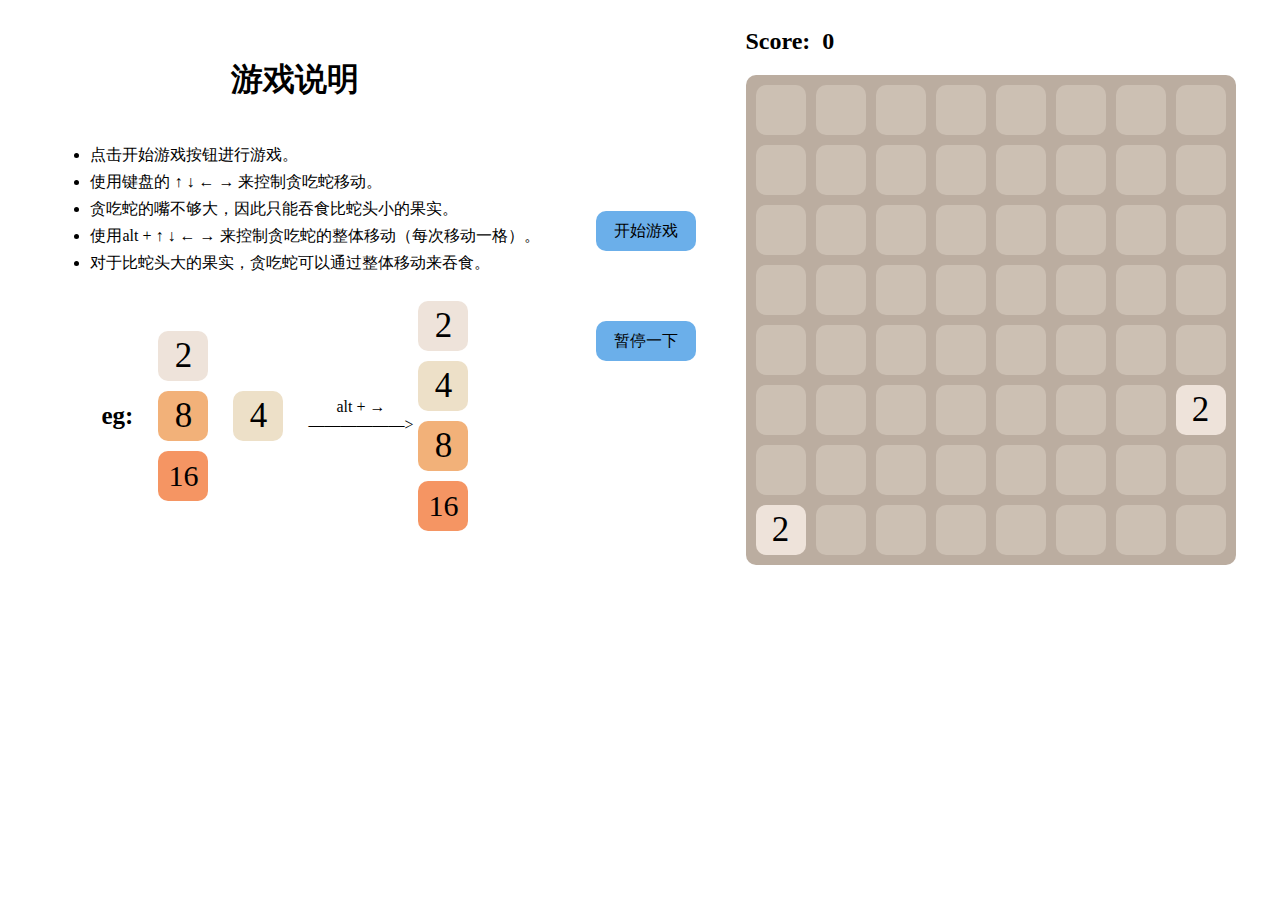
==== index.html @ 109027bd "2048贪吃蛇" ====
<!DOCTYPE html>
<html lang="en">
	<head>
		<meta charset="UTF-8">
		<link rel="stylesheet" href="css/2048.css">
		<title>2048</title>
	</head>
	<body>
		<div class="instructions">
			<h1>游戏说明</h1>
			<ul>
				<li>点击开始游戏按钮进行游戏。</li>
				<li>使用键盘的 ↑ ↓ ← → 来控制贪吃蛇移动。</li>
				<li>贪吃蛇的嘴不够大，因此只能吞食比蛇头小的果实。</li>
				<li>使用alt + ↑ ↓ ← → 来控制贪吃蛇的整体移动（每次移动一格）。</li>
				<li>对于比蛇头大的果实，贪吃蛇可以通过整体移动来吞食。</li>
			</ul>
			<div class="example">
				<span style="font-size: 25px; font-weight: bold; margin-right: 20px">eg:</span>
				<div class="snake">
					<div class="cell _2">2</div>
					<div class="cell _8">8</div>
					<div class="cell _16">16</div>
				</div>
				<div class="cell _4">4</div>
				<div class="transform">
					<span>alt + →</span>
					<span>——————></span>
				</div>
				<div class="snake">
					<div class="cell _2">2</div>
					<div class="cell _4">4</div>
					<div class="cell _8">8</div>
					<div class="cell _16">16</div>
				</div>
			</div>

		</div>
		<div class="btnArea">
			<div id="begin" class="begin" onmouseover="beginSelected()" onmouseleave="beginUnselected()" onclick="begin()">开始游戏</div>
			<div id="pause" class="pause" onmouseover="pauseSelected()" onmouseleave="pauseUnselected()" onclick="pause()">暂停一下</div>
		</div>
		<div class="game">
			<h2 id="score">Score:&nbsp;&nbsp;0</h2>
			<div id="panel" class="panel ">
		</div>

		</div>
	</body>
	<script rel="script" src="js/2048.js"></script>
</html>
---- css/2048.css ----
html {

}

body {
    display: flex;
    flex-direction: row;

    justify-content: center;
}

li {
    margin: 6px;
}

.instructions {
    display: flex;
    flex-direction: column;
    justify-content: center;
    align-items: center;
    margin-right: 50px;
    /*width: 400px;*/
}

.example{
    display: flex;
    flex-direction: row;
    justify-content: center;
    align-items: center;
    align-self: center;
}

.snake{
    display: flex;
    flex-direction: column;
    justify-content: center;
    margin-right: 15px;
}

.transform{
    display: flex;
    flex-direction: column;
    justify-content: center;
    align-items: center;
    margin-left: 20px;
}

.btnArea{
    display: flex;
    flex-direction: column;
    justify-content: center;
    align-items: center;
}

.begin{
    width: 100px;
    height: 40px;
    margin-bottom: 70px;
    border-radius: 10px;
    background-color: #6BAFEA;
    text-align: center;
    line-height: 40px;
}

.pause{
    width: 100px;
    height: 40px;
    border-radius: 10px;
    background-color: #6BAFEA;
    text-align: center;
    line-height: 40px;
}

.game{
    display: flex;
    flex-direction: column;
    margin-left: 50px;
}

.panel {
    display: flex;
    flex-direction: column;
    border-radius: 10px;
    padding: 5px;
    width: 480px;
    height: 480px;
    background-color: #bbada0;
}


.row {
    display: flex;
    flex-direction: row;
    width: 480px;
    height: 60px;
    /*margin-top: 10px;*/
    /*margin-bottom: 10px;*/
}

.cell {
    background-color: #ccc0b3;
    border-radius: 10px;
    margin: 5px;
    width: 50px;
    height: 50px;
}

._2 {
    font-size: 35px;
    text-align: center;
    line-height: 50px;
    background-color: #eee3da;
}

._4 {
    font-size: 35px;
    text-align: center;
    line-height: 50px;
    background-color: #ede0c8;
}

._8 {
    font-size: 35px;
    text-align: center;
    line-height: 50px;
    background-color: #f2b179;
}

._16 {
    font-size: 30px;
    text-align: center;
    line-height: 50px;
    background-color: #f59563;
}

._32 {
    font-size: 30px;
    text-align: center;
    line-height: 50px;
    background-color: #f67c5f;
}

._64 {
    font-size: 30px;
    text-align: center;
    line-height: 50px;
    background-color: #f65e3b;
}

._128 {
    font-size: 25px;
    text-align: center;
    line-height: 50px;
    background-color: #edcf72;
}

._256 {
    font-size: 25px;
    text-align: center;
    line-height: 50px;
    background-color: #edcc61;
}

._512 {
    font-size: 25px;
    text-align: center;
    line-height: 50px;
    background-color: #9c0;
}

._1024 {
    font-size: 18px;
    text-align: center;
    line-height: 50px;
    background-color: #33b5e5;
}

._2048 {
    font-size: 18px;
    text-align: center;
    line-height: 50px;
    background-color: #09c;
}
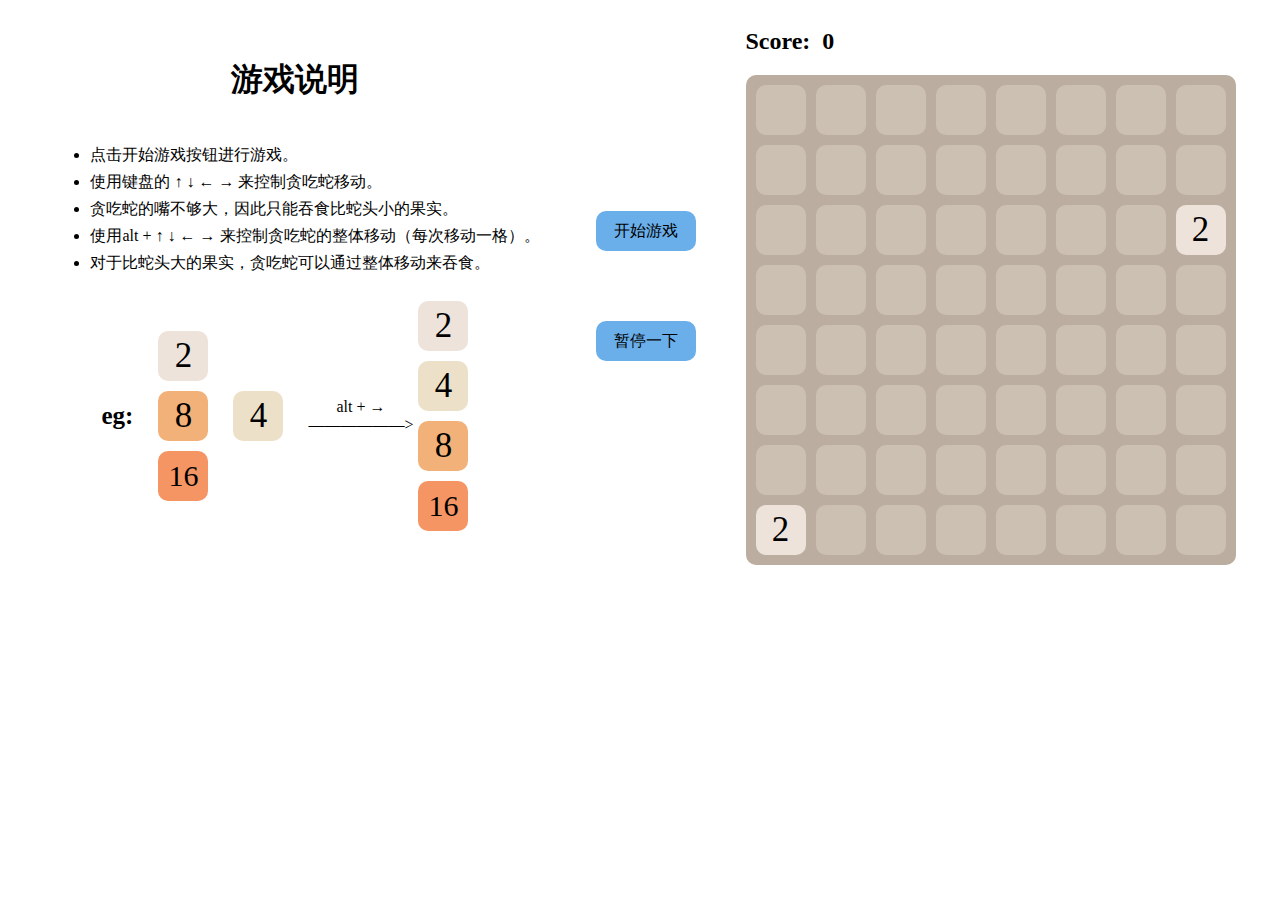
==== commit ccf09a20: "添加了readme" ====
--- a/index.html
+++ b/index.html
@@ -37,13 +37,17 @@
 
 		</div>
 		<div class="btnArea">
-			<div id="begin" class="begin" onmouseover="beginSelected()" onmouseleave="beginUnselected()" onclick="begin()">开始游戏</div>
-			<div id="pause" class="pause" onmouseover="pauseSelected()" onmouseleave="pauseUnselected()" onclick="pause()">暂停一下</div>
+			<div id="begin" class="begin" onmouseover="beginSelected()" onmouseleave="beginUnselected()"
+				 onclick="begin()">开始游戏
+			</div>
+			<div id="pause" class="pause" onmouseover="pauseSelected()" onmouseleave="pauseUnselected()"
+				 onclick="pause()">暂停一下
+			</div>
 		</div>
 		<div class="game">
 			<h2 id="score">Score:&nbsp;&nbsp;0</h2>
 			<div id="panel" class="panel ">
-		</div>
+			</div>
 
 		</div>
 	</body>
